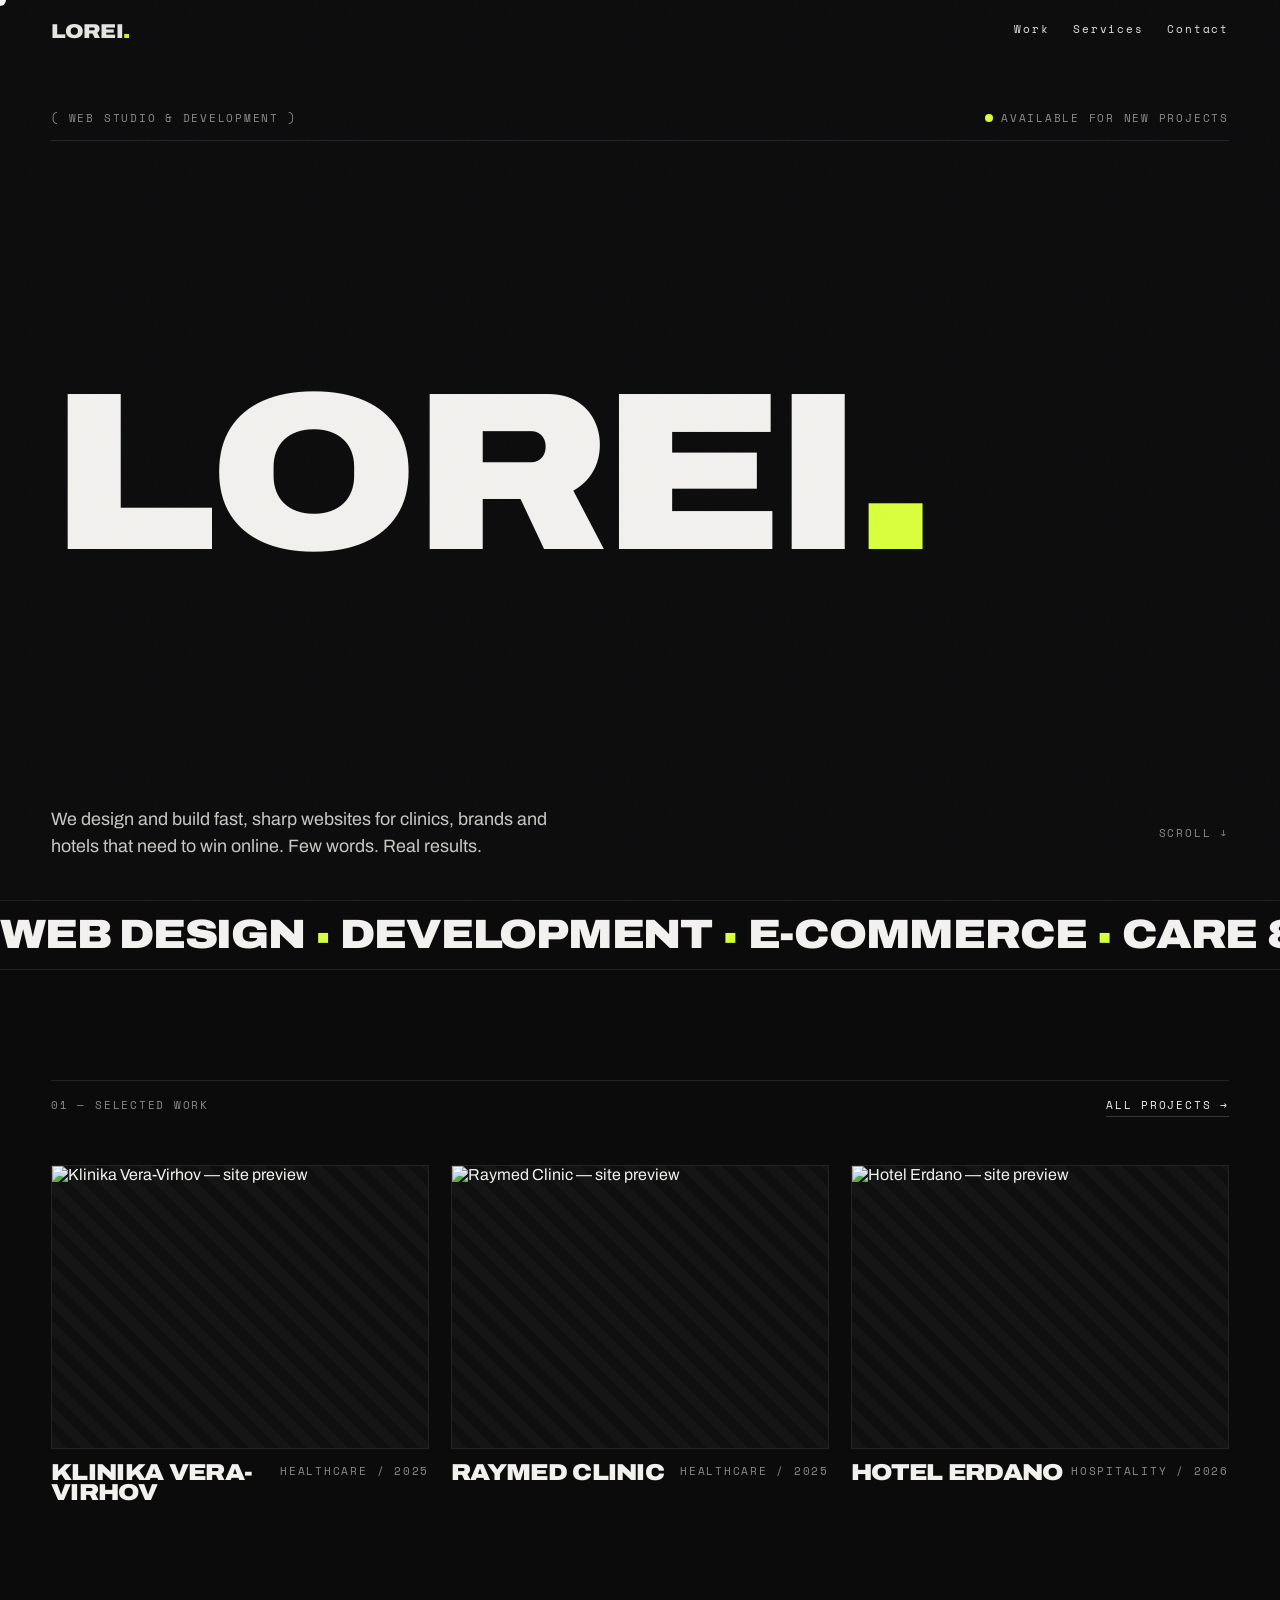
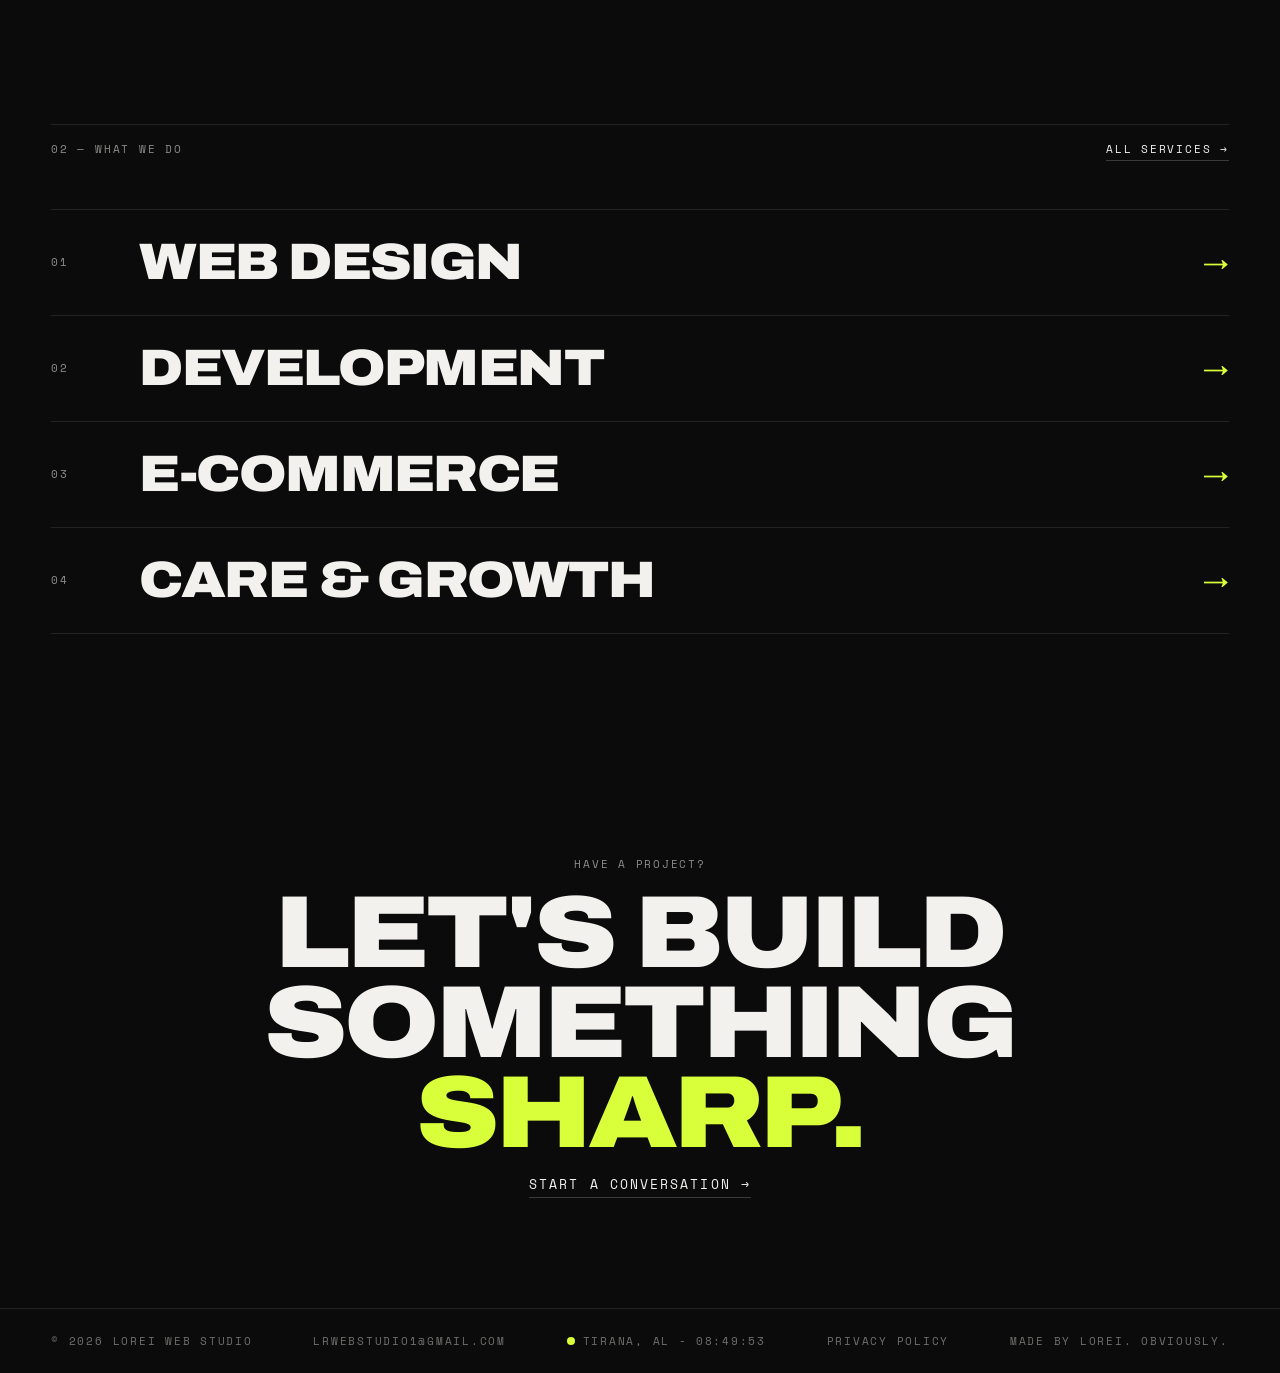
==== index.html @ fec33962 "Add files via upload" ====
<!DOCTYPE html>
<html lang="en">
<head>
<meta charset="utf-8">
<meta name="viewport" content="width=device-width, initial-scale=1">
<title>LOREI — Web Studio &amp; Development</title>
<meta name="description" content="LOREI designs and builds fast, sharp websites for clinics, brands and hotels that need to win online.">
<link rel="preconnect" href="https://fonts.googleapis.com"><link rel="preconnect" href="https://fonts.gstatic.com" crossorigin>
<link href="https://fonts.googleapis.com/css2?family=Archivo:wdth,wght@62..125,100..900&family=Space+Mono:wght@400;700&display=swap" rel="stylesheet">
<link rel="stylesheet" href="styles.css">
</head>
<body>

<div class="pre" id="pre"><span class="mono dim">LOREI — Web Studio &amp; Development</span><span class="pren disp" id="pct">0<span class="acc">%</span></span></div>

<div class="pv" id="pv"><img id="pvimg" alt=""></div>
<div class="grain on" id="grain"></div>
<div class="wipe" id="wipe"></div>
<div class="cur" id="cur"></div>

<nav class="nav fx ac jb">
  <button class="brand" id="navBrand" data-h="1">LOREI<span class="acc">.</span></button>
  <div class="fx ac gap24 navlinks">
    <button class="nl" id="navWork" data-view="work">Work</button>
    <button class="nl" id="navServices" data-view="services">Services</button>
    <button class="nl" id="navContact" data-view="contact">Contact</button>
  </div>
  <button class="burger" id="burger" aria-label="Menu" aria-expanded="false" aria-controls="mnav">
    <span></span><span></span><span></span>
  </button>
</nav>

<div class="mnav" id="mnav">
  <button class="mnl disp" data-view="home">Home</button>
  <button class="mnl disp" data-view="work">Work</button>
  <button class="mnl disp" data-view="services">Services</button>
  <button class="mnl disp" data-view="contact">Contact</button>
</div>

<!-- HOME -->
<section data-screen-label="Home" id="page-home">
  <div class="hero pad">
    <div class="tl fx ac jb mono dim">
      <span>( Web Studio &amp; Development )</span>
      <span class="fx ac gap8 nowrap"><span class="dot"></span> Available for new projects</span>
    </div>
    <h1 class="htitle disp m0">
      <span class="ovh"><span class="hl" style="animation-delay:.05s">L</span><span class="hl" style="animation-delay:.12s">O</span><span class="hl" style="animation-delay:.19s">R</span><span class="hl" style="animation-delay:.26s">E</span><span class="hl" style="animation-delay:.33s">I</span><span class="hl acc" style="animation-delay:.4s">.</span></span>
    </h1>
    <div class="hbot fx jb ac gap24 wrap">
      <p class="hsub">We design and build fast, sharp websites for clinics, brands and hotels that need to win online. Few words. Real results.</p>
      <span class="mono dim nowrap">Scroll ↓</span>
    </div>
  </div>

  <div class="mq"><div class="mqi"><span class="mqt disp">Web Design<span class="sq">■</span>Development<span class="sq">■</span>E-Commerce<span class="sq">■</span>Care &amp; Growth<span class="sq">■</span>Web Design<span class="sq">■</span>Development<span class="sq">■</span>E-Commerce<span class="sq">■</span>Care &amp; Growth<span class="sq">■</span></span></div></div>

  <div class="sec pad">
    <div class="shead"><span class="mono dim">01 — Selected Work</span><button class="lnk" data-view="work">All Projects →</button></div>
    <div class="cards">
      <div class="card rv" data-view="work">
        <div class="ph"><img src="assets/klinika vera-virhov.png" alt="Klinika Vera-Virhov — site preview" loading="lazy"></div>
        <div class="cmeta"><span class="cname disp">Klinika Vera-Virhov</span><span class="mono dim nowrap">Healthcare / 2025</span></div>
      </div>
      <div class="card rv" data-view="work">
        <div class="ph"><img src="assets/raymed-clinic.png" alt="Raymed Clinic — site preview" loading="lazy"></div>
        <div class="cmeta"><span class="cname disp">Raymed Clinic</span><span class="mono dim nowrap">Healthcare / 2025</span></div>
      </div>
      <div class="card rv" data-view="work">
        <div class="ph"><img src="assets/Hotel Erdano.png" alt="Hotel Erdano — site preview" loading="lazy"></div>
        <div class="cmeta"><span class="cname disp">Hotel Erdano</span><span class="mono dim nowrap">Hospitality / 2026</span></div>
      </div>
    </div>
  </div>

  <div class="sec pad">
    <div class="shead"><span class="mono dim">02 — What We Do</span><button class="lnk" data-view="services">All Services →</button></div>
    <div class="trow rv" data-view="services"><span class="mono dim">01</span><h3 class="stitle disp m0">Web Design</h3><span class="parr acc" style="opacity:1;transform:none">→</span></div>
    <div class="trow rv" data-view="services"><span class="mono dim">02</span><h3 class="stitle disp m0">Development</h3><span class="parr acc" style="opacity:1;transform:none">→</span></div>
    <div class="trow rv" data-view="services"><span class="mono dim">03</span><h3 class="stitle disp m0">E-Commerce</h3><span class="parr acc" style="opacity:1;transform:none">→</span></div>
    <div class="trow rv" data-view="services" style="border-bottom:1px solid #232325"><span class="mono dim">04</span><h3 class="stitle disp m0">Care &amp; Growth</h3><span class="parr acc" style="opacity:1;transform:none">→</span></div>
  </div>

  <div class="sec pad tc rv">
    <span class="mono dim">Have a project?</span>
    <h2 class="disp m0 mt16" style="font-size:clamp(48px,8vw,140px)">Let's build<br>something <span class="acc">sharp.</span></h2>
    <button class="lnk mt16" data-view="contact" style="font-size:13px">Start a conversation →</button>
  </div>
</section>

<!-- WORK -->
<section data-screen-label="Work" id="page-work" hidden>
  <div class="phead pad">
    <span class="mono dim">Every project, hand-built</span>
    <h1 class="ptitle disp">Work<span class="sup">(06)</span></h1>
  </div>
  <div class="plist">
    <div class="prow rv" data-ph="klinika vera-virhov — site preview" data-img="assets/klinika vera-virhov.png">
      <span class="mono dim">01</span>
      <h2 class="pname disp">Klinika Vera-Virhov</h2>
      <span class="mono dim pmeta">Healthcare — Website + Booking</span>
      <span class="fx ac gap12"><span class="mono dim">2025</span><span class="parr">→</span></span>
    </div>
    <div class="prow rv" data-ph="raymed clinic — site preview" data-img="assets/raymed-clinic.png">
      <span class="mono dim">02</span>
      <h2 class="pname disp">Raymed Clinic</h2>
      <span class="mono dim pmeta">Healthcare — Corporate Site</span>
      <span class="fx ac gap12"><span class="mono dim">2025</span><span class="parr">→</span></span>
    </div>
    <div class="prow rv" data-ph="hotel erdano — site preview" data-img="assets/Hotel Erdano.png">
      <span class="mono dim">03</span>
      <h2 class="pname disp">Hotel Erdano</h2>
      <span class="mono dim pmeta">Hospitality — Website + Booking</span>
      <span class="fx ac gap12"><span class="mono dim">2026</span><span class="parr">→</span></span>
    </div>
    <div class="prow rv" data-ph="cepdrink — store preview" data-img="assets/CepDrink.png">
      <span class="mono dim">04</span>
      <h2 class="pname disp">CepDrink</h2>
      <span class="mono dim pmeta">F&amp;B Brand — E-Commerce</span>
      <span class="fx ac gap12"><span class="mono dim">2025</span><span class="parr">→</span></span>
    </div>
    <div class="prow rv" data-ph="diagnoze — app preview" data-img="assets/Diagnoze.png">
      <span class="mono dim">05</span>
      <h2 class="pname disp">Diagnoze</h2>
      <span class="mono dim pmeta">MedTech — Platform UI</span>
      <span class="fx ac gap12"><span class="mono dim">2024</span><span class="parr">→</span></span>
    </div>
    <div class="prow rv" data-ph="komenton — app preview" data-img="assets/KomentON.png">
      <span class="mono dim">06</span>
      <h2 class="pname disp">KomentON</h2>
      <span class="mono dim pmeta">SaaS — Web App</span>
      <span class="fx ac gap12"><span class="mono dim">2024</span><span class="parr">→</span></span>
    </div>
  </div>
  <div class="sec pad tc rv">
    <span class="mono dim">Yours could be № 07</span><br>
    <button class="lnk mt16" data-view="contact" style="font-size:13px">Start a project →</button>
  </div>
</section>

<!-- SERVICES -->
<section data-screen-label="Services" id="page-services" hidden>
  <div class="phead pad">
    <span class="mono dim">No templates. No shortcuts.</span>
    <h1 class="ptitle disp">Services<span class="sup">(04)</span></h1>
  </div>
  <div class="pad" style="border-bottom:1px solid #232325;padding-bottom:110px">
    <div class="srow rv"><span class="mono dim">01</span><div><h2 class="stitle disp">Web Design</h2></div><div><p class="sdesc">Interfaces with a point of view. No themes, no templates — designed from zero around your business and nobody else's.</p><div class="stags"><span class="tag">Art Direction</span><span class="tag">UX / UI</span><span class="tag">Design Systems</span><span class="tag">Landing Pages</span></div></div></div>
    <div class="srow rv"><span class="mono dim">02</span><div><h2 class="stitle disp">Development</h2></div><div><p class="sdesc">Hand-built, fast and stable. Clean code that scores green on every audit — and stays that way.</p><div class="stags"><span class="tag">Frontend</span><span class="tag">CMS</span><span class="tag">Integrations</span><span class="tag">Motion</span></div></div></div>
    <div class="srow rv"><span class="mono dim">03</span><div><h2 class="stitle disp">E-Commerce</h2></div><div><p class="sdesc">Stores built to sell, not just to exist. From product page to checkout, every click earns its place.</p><div class="stags"><span class="tag">Storefronts</span><span class="tag">Payments</span><span class="tag">Product Systems</span><span class="tag">Checkout UX</span></div></div></div>
    <div class="srow rv"><span class="mono dim">04</span><div><h2 class="stitle disp">Care &amp; Growth</h2></div><div><p class="sdesc">We don't disappear at launch. Hosting, updates, speed and search — your site keeps getting better.</p><div class="stags"><span class="tag">Hosting</span><span class="tag">Maintenance</span><span class="tag">SEO &amp; Speed</span><span class="tag">Iteration</span></div></div></div>
  </div>
  <div class="sec pad tc rv">
    <span class="mono dim">Not sure what you need?</span><br>
    <button class="lnk mt16" data-view="contact" style="font-size:13px">Ask us — it's free →</button>
  </div>
</section>

<!-- CONTACT -->
<section data-screen-label="Contact" id="page-contact" hidden>
  <div class="phead pad" style="min-height:70svh;display:flex;flex-direction:column;justify-content:center">
    <span class="mono dim">New project? Rebuild? Just an idea?</span>
    <h1 class="ptitle disp" style="font-size:clamp(52px,9vw,150px)">Let's talk<span class="acc">.</span></h1>
    <div class="mt16"><a class="mail" href="mailto:lrwebstudio1@gmail.com" data-h="1">lrwebstudio1@gmail.com</a></div>
    <div class="mt16"><button class="lnk mag" id="copyBtn">Copy email ⧉</button></div>
    <div class="cgrid">
      <div><span class="mono dim">What to expect</span><p class="sdesc mt12">Write a few lines about your project. We reply within 24 hours with honest thoughts and a clear next step — no forms, no sales calls.</p></div>
      <div class="fx jc ac"><img class="lg" src="assets/logo-yellow-white.png" alt="LOREI Web Studio &amp; Development"></div>
    </div>
  </div>
</section>

<footer class="foot mono">
  <span>© 2026 LOREI Web Studio</span>
  <span>lrwebstudio1@gmail.com</span>
  <span class="fx ac gap8 nowrap"><span class="dot"></span>Tirana, AL - <span id="clk">--:--:--</span></span>
  <a href="privacy.html" data-nav style="color:#6f6f6c;text-decoration:none">Privacy Policy</a>
  <span>Made by LOREI. Obviously.</span>
</footer>

<script src="script.js"></script>
</body>
</html>
---- styles.css ----
:root{
  --acc:#D9FF3B;
  --mspd:26s;
}
html{scroll-behavior:smooth}
body{margin:0;background:#0b0b0c;color:#f2f1ee;font-family:'Archivo',sans-serif;-webkit-font-smoothing:antialiased}

/* layout utilities */
.fx{display:flex}
.ac{align-items:center}
.jb{justify-content:space-between}
.jc{justify-content:center}
.gap8{gap:8px}
.gap12{gap:12px}
.gap24{gap:24px}
.wrap{flex-wrap:wrap}
.nowrap{white-space:nowrap}
.m0{margin:0}
.mt12{margin-top:12px}
.mt16{margin-top:16px}
.tc{text-align:center}

/* type */
.mono{font-family:'Space Mono',monospace;font-size:11px;letter-spacing:.16em;text-transform:uppercase}
.acc{color:var(--acc,#D9FF3B)}
.dim{color:#8b8b88}
.disp{font-weight:900;font-stretch:114%;letter-spacing:-.03em;line-height:.88;text-transform:uppercase}
.pad{padding-left:4vw;padding-right:4vw}

/* nav */
.nav{position:fixed;top:0;left:0;right:0;z-index:80;padding:20px 4vw;mix-blend-mode:difference}
.nl{background:none;border:0;padding:0;color:#f2f1ee;font-family:'Space Mono',monospace;font-size:11px;letter-spacing:.16em;cursor:pointer;border-bottom:1px solid transparent;padding-bottom:3px;text-decoration:none}
.nl.act{border-bottom-color:var(--acc,#D9FF3B)}
.brand{background:none;border:0;padding:0;color:#f2f1ee;font-family:'Archivo';font-weight:900;font-stretch:114%;font-size:20px;letter-spacing:-.02em;cursor:pointer;text-decoration:none}

/* hero */
.hero{min-height:100svh;box-sizing:border-box;display:flex;flex-direction:column;justify-content:space-between;padding-top:110px;padding-bottom:0}
.tl{border-bottom:1px solid #232325;padding-bottom:14px;gap:16px}
.tl span{white-space:nowrap}
.htitle{font-size:clamp(88px,17.6vw,300px);margin:0}
.ovh{overflow:hidden;display:block}
.hl{display:inline-block;animation:rise 1s cubic-bezier(.22,1,.36,1) both}
@keyframes rise{from{transform:translateY(115%) rotate(3deg)}}
.hsub{max-width:520px;font-size:clamp(16px,1.4vw,21px);line-height:1.5;color:#c9c8c4;font-weight:400;margin:0;text-wrap:pretty}
.hbot{padding-bottom:40px}
.dot{width:8px;height:8px;border-radius:50%;background:var(--acc,#D9FF3B);animation:pulse 2s infinite}
@keyframes pulse{50%{opacity:.25}}

/* marquee */
.mq{border-top:1px solid #232325;border-bottom:1px solid #232325;overflow:hidden;padding:16px 0}
.mqi{display:flex;gap:0;width:max-content;animation:mar var(--mspd,26s) linear infinite}
.mqt{font-size:clamp(26px,3.2vw,50px);white-space:nowrap;padding-right:.6em}
.sq{color:var(--acc,#D9FF3B);font-size:.5em;vertical-align:middle;padding:0 .6em}
@keyframes mar{to{transform:translateX(-50%)}}

/* sections */
.sec{padding-top:110px;padding-bottom:110px}
.shead{display:flex;justify-content:space-between;align-items:baseline;flex-wrap:wrap;gap:12px 24px;border-top:1px solid #232325;padding-top:16px;margin-bottom:48px}
.shead .mono{white-space:nowrap}
.lnk{background:none;border:0;padding:0 0 3px 0;color:#f2f1ee;font-family:'Space Mono',monospace;font-size:11px;letter-spacing:.16em;text-transform:uppercase;cursor:pointer;border-bottom:1px solid #3a3a3c;white-space:nowrap}
.lnk:hover{border-bottom-color:var(--acc,#D9FF3B);color:var(--acc,#D9FF3B)}

/* work cards (home) */
.cards{display:grid;grid-template-columns:repeat(3,1fr);gap:22px}
.card{cursor:pointer}
.ph{background:repeating-linear-gradient(45deg,#151516 0 10px,#0f0f10 10px 20px);border:1px solid #232325;aspect-ratio:4/3;display:flex;align-items:center;justify-content:center;transition:border-color .3s;overflow:hidden}
.card:hover .ph{border-color:var(--acc,#D9FF3B)}
.phl{color:#5c5c5a;text-align:center;padding:0 16px}
.ph img{width:100%;height:100%;object-fit:cover;display:block}
.cmeta{display:flex;justify-content:space-between;margin-top:14px}
.cname{font-size:clamp(20px,1.8vw,28px);transition:color .3s}
.card:hover .cname{color:var(--acc,#D9FF3B)}

/* work list (work page) */
.plist{border-bottom:1px solid #232325}
.prow{display:grid;grid-template-columns:64px 1.7fr 1fr auto;align-items:center;gap:18px;padding:28px 4vw;border-top:1px solid #232325;cursor:pointer;transition:background .25s,color .25s}
.prow:hover{background:var(--acc,#D9FF3B);color:#0b0b0c}
.prow:hover .dim{color:#0b0b0c}
.pname{font-size:clamp(26px,3.8vw,58px);margin:0}
.parr{font-size:clamp(20px,2vw,30px);opacity:0;transform:translateX(-10px);transition:.3s}
.prow:hover .parr{opacity:1;transform:none}

/* services rows */
.srow{display:grid;grid-template-columns:64px 1fr 1fr;gap:24px;border-top:1px solid #232325;padding:44px 0;align-items:start}
.stitle{font-size:clamp(30px,4vw,62px);margin:0}
.sdesc{color:#c9c8c4;line-height:1.55;font-size:17px;max-width:460px;margin:0 0 20px;text-wrap:pretty}
.stags{display:flex;flex-wrap:wrap;gap:8px}
.tag{border:1px solid #333335;padding:6px 12px;border-radius:999px;color:#a5a4a1;font-family:'Space Mono',monospace;font-size:10px;letter-spacing:.12em;text-transform:uppercase;white-space:nowrap}

/* home service teaser rows */
.trow{display:grid;grid-template-columns:64px 1fr auto;gap:24px;border-top:1px solid #232325;padding:30px 0;align-items:center;cursor:pointer;transition:padding-left .3s}
.trow:hover{padding-left:14px}
.trow:hover .stitle{color:var(--acc,#D9FF3B)}
.trow .stitle{transition:color .3s}

/* page headers */
.ptitle{font-size:clamp(72px,14vw,230px);margin:0}
.phead{padding-top:150px;padding-bottom:60px}
.sup{font-family:'Space Mono',monospace;font-size:clamp(12px,1.2vw,18px);letter-spacing:.1em;color:var(--acc,#D9FF3B);vertical-align:super;font-weight:400;font-stretch:100%}

/* contact */
.mail{color:#f2f1ee;text-decoration:none;font-family:'Archivo';font-weight:900;font-stretch:114%;letter-spacing:-.02em;font-size:clamp(26px,5.4vw,88px);line-height:1;background:linear-gradient(var(--acc,#D9FF3B),var(--acc,#D9FF3B)) left bottom/0% 4px no-repeat;transition:background-size .5s cubic-bezier(.22,1,.36,1);word-break:break-all}
.mail:hover{background-size:100% 4px}
.cgrid{display:grid;grid-template-columns:1fr 1fr;gap:40px;margin-top:80px;border-top:1px solid #232325;padding-top:28px}
.lg{width:200px;opacity:.9}

/* footer */
.foot{display:flex;justify-content:space-between;gap:16px;flex-wrap:wrap;border-top:1px solid #232325;padding:24px 4vw}
.foot span{color:#6f6f6c}

/* transitions / overlays */
.wipe{position:fixed;inset:0;background:#131314;z-index:90;transform:scaleY(0);pointer-events:none}
.wipe.solid{transform:scaleY(1)}
.wipe.on{transform-origin:bottom;animation:cover .48s cubic-bezier(.76,0,.24,1) forwards}
.wipe.out{transform-origin:top;animation:uncover .6s cubic-bezier(.76,0,.24,1) forwards}
@keyframes cover{to{transform:scaleY(1)}}
@keyframes uncover{from{transform:scaleY(1)}to{transform:scaleY(0)}}
.grain{position:fixed;inset:0;z-index:70;pointer-events:none;opacity:0;background:url("data:image/svg+xml,%3Csvg xmlns='http://www.w3.org/2000/svg' width='160' height='160'%3E%3Cfilter id='n'%3E%3CfeTurbulence type='fractalNoise' baseFrequency='0.9' numOctaves='2'/%3E%3C/filter%3E%3Crect width='160' height='160' filter='url(%23n)' opacity='0.55'/%3E%3C/svg%3E")}
.grain.on{opacity:.06}
.rv{opacity:0;transform:translateY(28px);transition:opacity .8s,transform .8s cubic-bezier(.22,1,.36,1)}
.rv.in{opacity:1;transform:none}

/* preloader */
.pre{position:fixed;inset:0;background:#0b0b0c;z-index:100;display:flex;align-items:flex-end;justify-content:space-between;padding:3vw 4vw;transition:transform .7s cubic-bezier(.76,0,.24,1)}
.pre.done{transform:translateY(-101%)}
.pren{font-size:clamp(80px,14vw,220px);line-height:.8}

/* cursor-follow preview card */
.pv{position:fixed;top:0;left:0;z-index:60;width:min(420px,36vw);aspect-ratio:2/1;pointer-events:none;opacity:0;transform:scale(.92);transition:opacity .25s,transform .25s;background:repeating-linear-gradient(45deg,#151516 0 10px,#0f0f10 10px 20px);border:1px solid var(--acc,#D9FF3B);display:flex;align-items:center;justify-content:center;overflow:hidden}
.pv.show{opacity:1;transform:scale(1)}
.pv img{width:100%;height:100%;object-fit:cover;display:block}

/* magnetic buttons */
.mag{display:inline-block;will-change:transform}

/* custom cursor */
.cur{position:fixed;top:0;left:0;width:12px;height:12px;border-radius:50%;background:#fff;mix-blend-mode:difference;z-index:99;pointer-events:none;margin:-6px 0 0 -6px;transition:width .25s,height .25s,margin .25s;display:none}
.hascur .cur{display:block}
.cur.big{width:56px;height:56px;margin:-28px 0 0 -28px}
.hascur{cursor:none}
.hascur button{cursor:none}
.hascur a{cursor:none}

/* burger + mobile nav overlay */
.burger{display:none;position:relative;z-index:96;background:none;border:0;padding:8px;margin:-8px;cursor:pointer;flex-direction:column;justify-content:center;gap:5px;width:36px;height:36px}
.burger span{display:block;width:100%;height:2px;background:#f2f1ee;transition:transform .3s cubic-bezier(.22,1,.36,1),opacity .3s}
.burger.open span:nth-child(1){transform:translateY(7px) rotate(45deg)}
.burger.open span:nth-child(2){opacity:0}
.burger.open span:nth-child(3){transform:translateY(-7px) rotate(-45deg)}

.mnav{position:fixed;inset:0;z-index:75;background:#0b0b0c;display:flex;flex-direction:column;align-items:center;justify-content:center;gap:6vw;transform:translateY(-100%);transition:transform .5s cubic-bezier(.76,0,.24,1);pointer-events:none}
.mnav.open{transform:translateY(0);pointer-events:auto}
.mnl{background:none;border:0;padding:0;color:#f2f1ee;font-size:clamp(36px,11vw,64px);cursor:pointer;transition:color .25s}
.mnl:hover,.mnl:active{color:var(--acc,#D9FF3B)}
body.noscroll{overflow:hidden}

@media(max-width:900px){
  .cards{grid-template-columns:1fr}
  .srow{display:block;padding:32px 0}
  .srow>span{display:inline-block;margin-bottom:10px}
  .srow .stitle{margin-bottom:10px}
  .prow{grid-template-columns:44px 1fr auto}
  .prow .pmeta{display:none}
  .cgrid{grid-template-columns:1fr}
  .hsub{max-width:100%}
  .navlinks{display:none}
  .burger{display:flex}
}

@media(hover:none),(pointer:coarse){
  .hascur .cur{display:none}
  .hascur{cursor:auto}
  .hascur button,.hascur a{cursor:pointer}
}

@media(max-width:520px){
  .htitle{font-size:clamp(58px,20vw,300px)}
  .tl{align-items:flex-start;flex-direction:column;gap:8px}
  .phead{padding-top:110px;padding-bottom:40px}
  .sec{padding-top:64px;padding-bottom:64px}
  .foot{flex-direction:column;align-items:flex-start;gap:10px}
  .cgrid{gap:24px;margin-top:48px}
  .lg{width:140px}
  .prow{grid-template-columns:32px 1fr auto;gap:10px;padding:22px 4vw}
  .pname{font-size:clamp(22px,7vw,58px)}
}
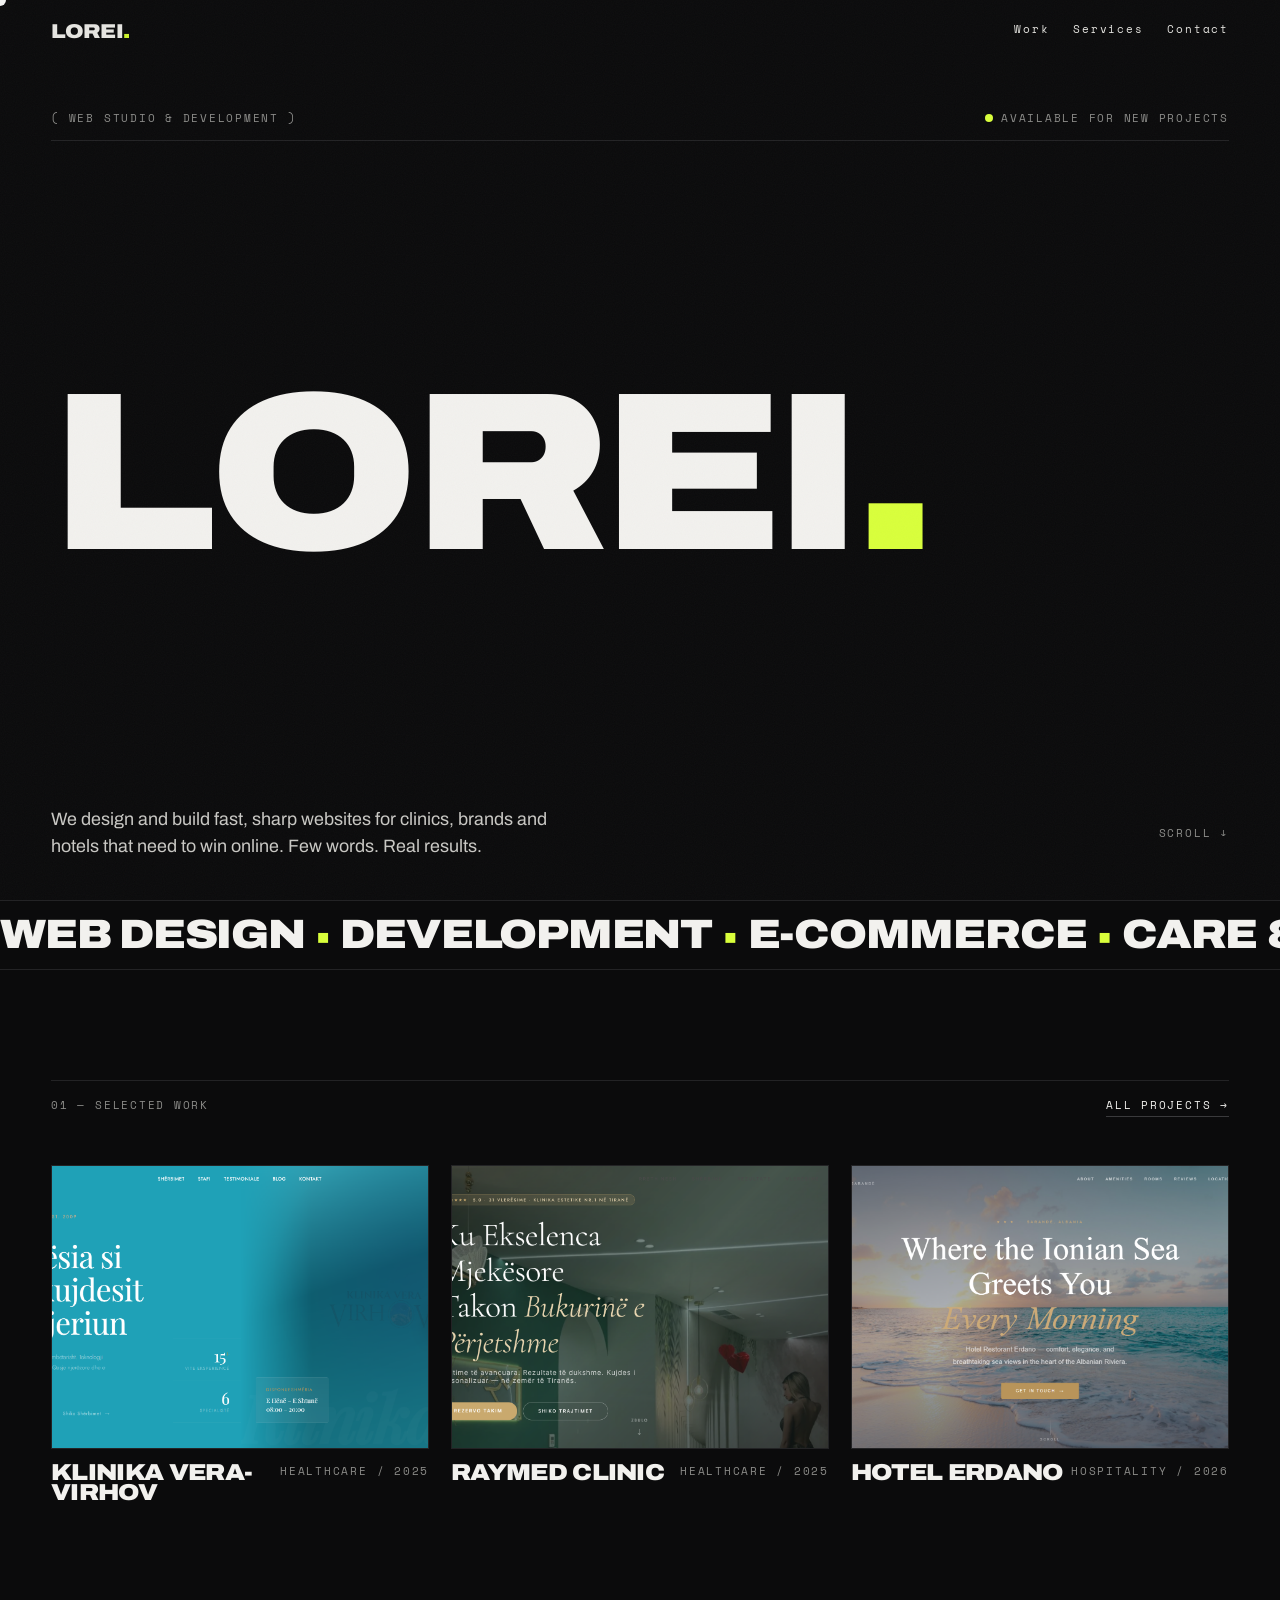
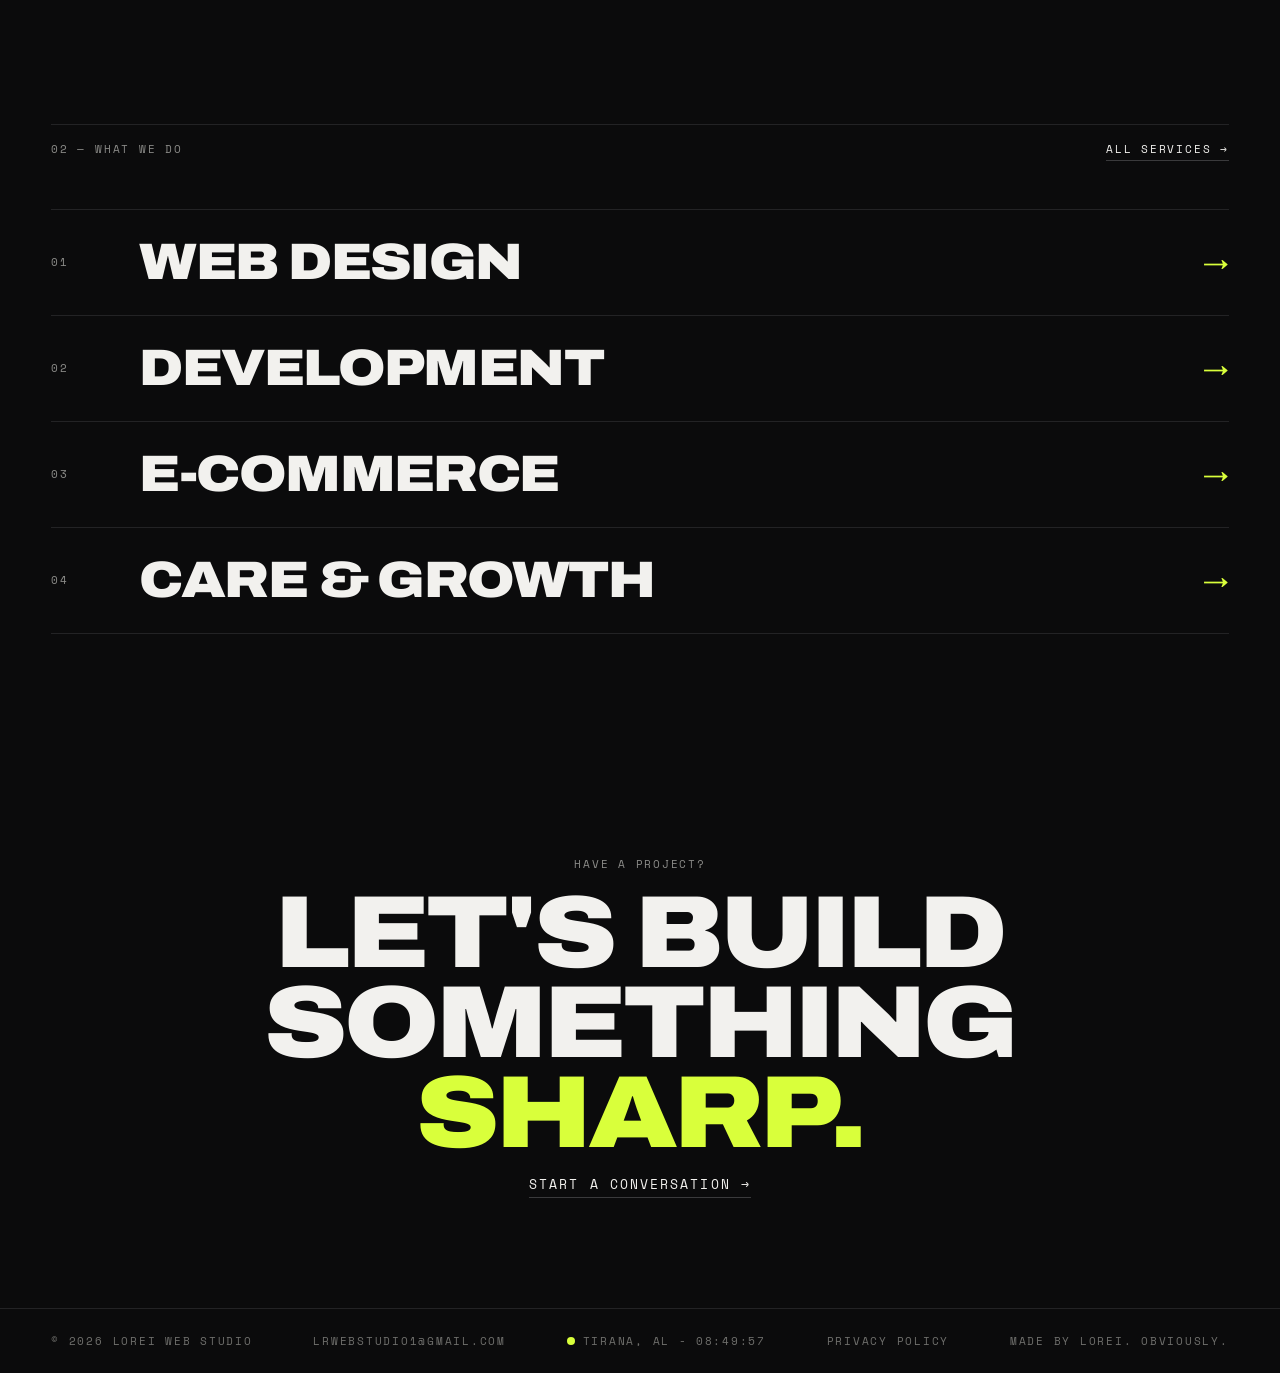
==== commit 1879f8af: "Add files via upload" ====
--- a/index.html
+++ b/index.html
@@ -59,15 +59,15 @@
     <div class="shead"><span class="mono dim">01 — Selected Work</span><button class="lnk" data-view="work">All Projects →</button></div>
     <div class="cards">
       <div class="card rv" data-view="work">
-        <div class="ph"><img src="assets/klinika vera-virhov.png" alt="Klinika Vera-Virhov — site preview" loading="lazy"></div>
+        <div class="ph"><img src="klinika vera-virhov.png" alt="Klinika Vera-Virhov — site preview" loading="lazy"></div>
         <div class="cmeta"><span class="cname disp">Klinika Vera-Virhov</span><span class="mono dim nowrap">Healthcare / 2025</span></div>
       </div>
       <div class="card rv" data-view="work">
-        <div class="ph"><img src="assets/raymed-clinic.png" alt="Raymed Clinic — site preview" loading="lazy"></div>
+        <div class="ph"><img src="raymed-clinic.png" alt="Raymed Clinic — site preview" loading="lazy"></div>
         <div class="cmeta"><span class="cname disp">Raymed Clinic</span><span class="mono dim nowrap">Healthcare / 2025</span></div>
       </div>
       <div class="card rv" data-view="work">
-        <div class="ph"><img src="assets/Hotel Erdano.png" alt="Hotel Erdano — site preview" loading="lazy"></div>
+        <div class="ph"><img src="Hotel Erdano.png" alt="Hotel Erdano — site preview" loading="lazy"></div>
         <div class="cmeta"><span class="cname disp">Hotel Erdano</span><span class="mono dim nowrap">Hospitality / 2026</span></div>
       </div>
     </div>
@@ -95,37 +95,37 @@
     <h1 class="ptitle disp">Work<span class="sup">(06)</span></h1>
   </div>
   <div class="plist">
-    <div class="prow rv" data-ph="klinika vera-virhov — site preview" data-img="assets/klinika vera-virhov.png">
+    <div class="prow rv" data-ph="klinika vera-virhov — site preview" data-img="klinika vera-virhov.png">
       <span class="mono dim">01</span>
       <h2 class="pname disp">Klinika Vera-Virhov</h2>
       <span class="mono dim pmeta">Healthcare — Website + Booking</span>
       <span class="fx ac gap12"><span class="mono dim">2025</span><span class="parr">→</span></span>
     </div>
-    <div class="prow rv" data-ph="raymed clinic — site preview" data-img="assets/raymed-clinic.png">
+    <div class="prow rv" data-ph="raymed clinic — site preview" data-img="raymed-clinic.png">
       <span class="mono dim">02</span>
       <h2 class="pname disp">Raymed Clinic</h2>
       <span class="mono dim pmeta">Healthcare — Corporate Site</span>
       <span class="fx ac gap12"><span class="mono dim">2025</span><span class="parr">→</span></span>
     </div>
-    <div class="prow rv" data-ph="hotel erdano — site preview" data-img="assets/Hotel Erdano.png">
+    <div class="prow rv" data-ph="hotel erdano — site preview" data-img="Hotel Erdano.png">
       <span class="mono dim">03</span>
       <h2 class="pname disp">Hotel Erdano</h2>
       <span class="mono dim pmeta">Hospitality — Website + Booking</span>
       <span class="fx ac gap12"><span class="mono dim">2026</span><span class="parr">→</span></span>
     </div>
-    <div class="prow rv" data-ph="cepdrink — store preview" data-img="assets/CepDrink.png">
+    <div class="prow rv" data-ph="cepdrink — store preview" data-img="CepDrink.png">
       <span class="mono dim">04</span>
       <h2 class="pname disp">CepDrink</h2>
       <span class="mono dim pmeta">F&amp;B Brand — E-Commerce</span>
       <span class="fx ac gap12"><span class="mono dim">2025</span><span class="parr">→</span></span>
     </div>
-    <div class="prow rv" data-ph="diagnoze — app preview" data-img="assets/Diagnoze.png">
+    <div class="prow rv" data-ph="diagnoze — app preview" data-img="Diagnoze.png">
       <span class="mono dim">05</span>
       <h2 class="pname disp">Diagnoze</h2>
       <span class="mono dim pmeta">MedTech — Platform UI</span>
       <span class="fx ac gap12"><span class="mono dim">2024</span><span class="parr">→</span></span>
     </div>
-    <div class="prow rv" data-ph="komenton — app preview" data-img="assets/KomentON.png">
+    <div class="prow rv" data-ph="komenton — app preview" data-img="KomentON.png">
       <span class="mono dim">06</span>
       <h2 class="pname disp">KomentON</h2>
       <span class="mono dim pmeta">SaaS — Web App</span>
@@ -165,7 +165,7 @@
     <div class="mt16"><button class="lnk mag" id="copyBtn">Copy email ⧉</button></div>
     <div class="cgrid">
       <div><span class="mono dim">What to expect</span><p class="sdesc mt12">Write a few lines about your project. We reply within 24 hours with honest thoughts and a clear next step — no forms, no sales calls.</p></div>
-      <div class="fx jc ac"><img class="lg" src="assets/logo-yellow-white.png" alt="LOREI Web Studio &amp; Development"></div>
+      <div class="fx jc ac"><img class="lg" src="logo-yellow-white.png" alt="LOREI Web Studio &amp; Development"></div>
     </div>
   </div>
 </section>
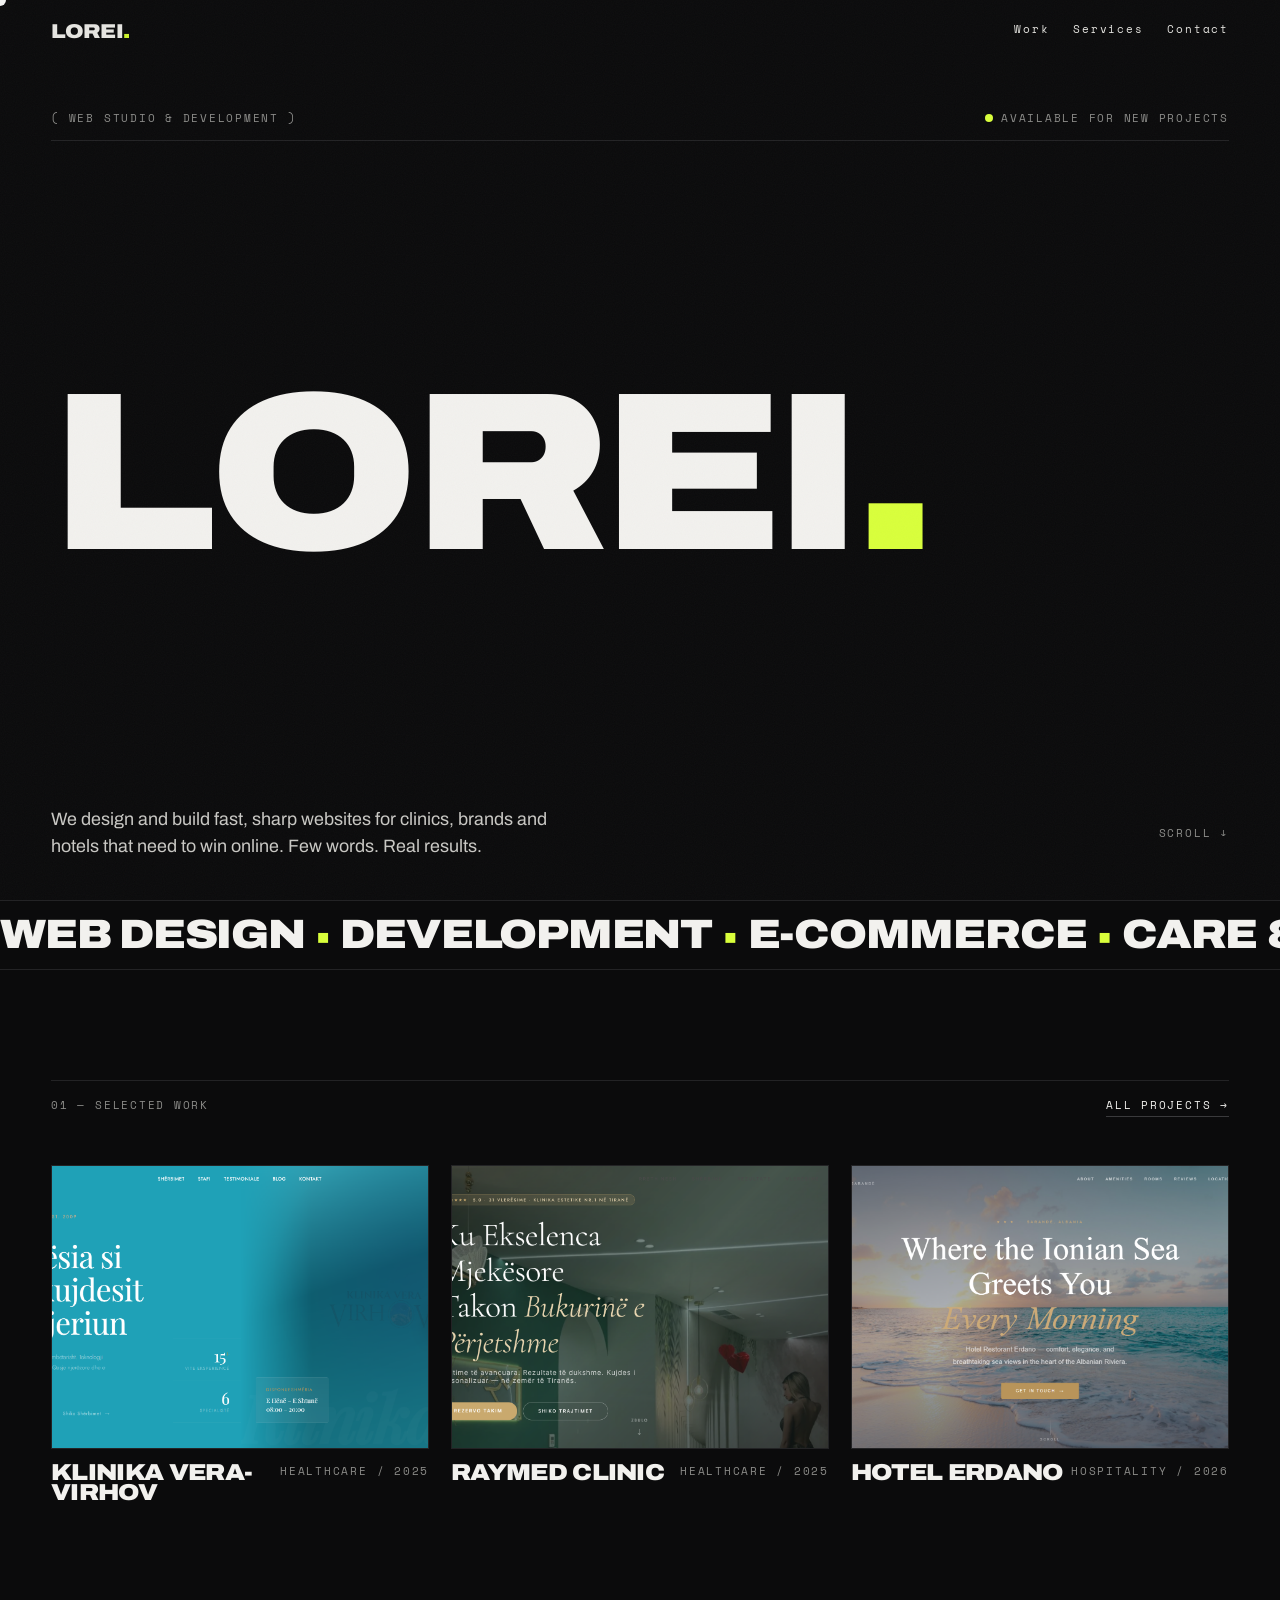
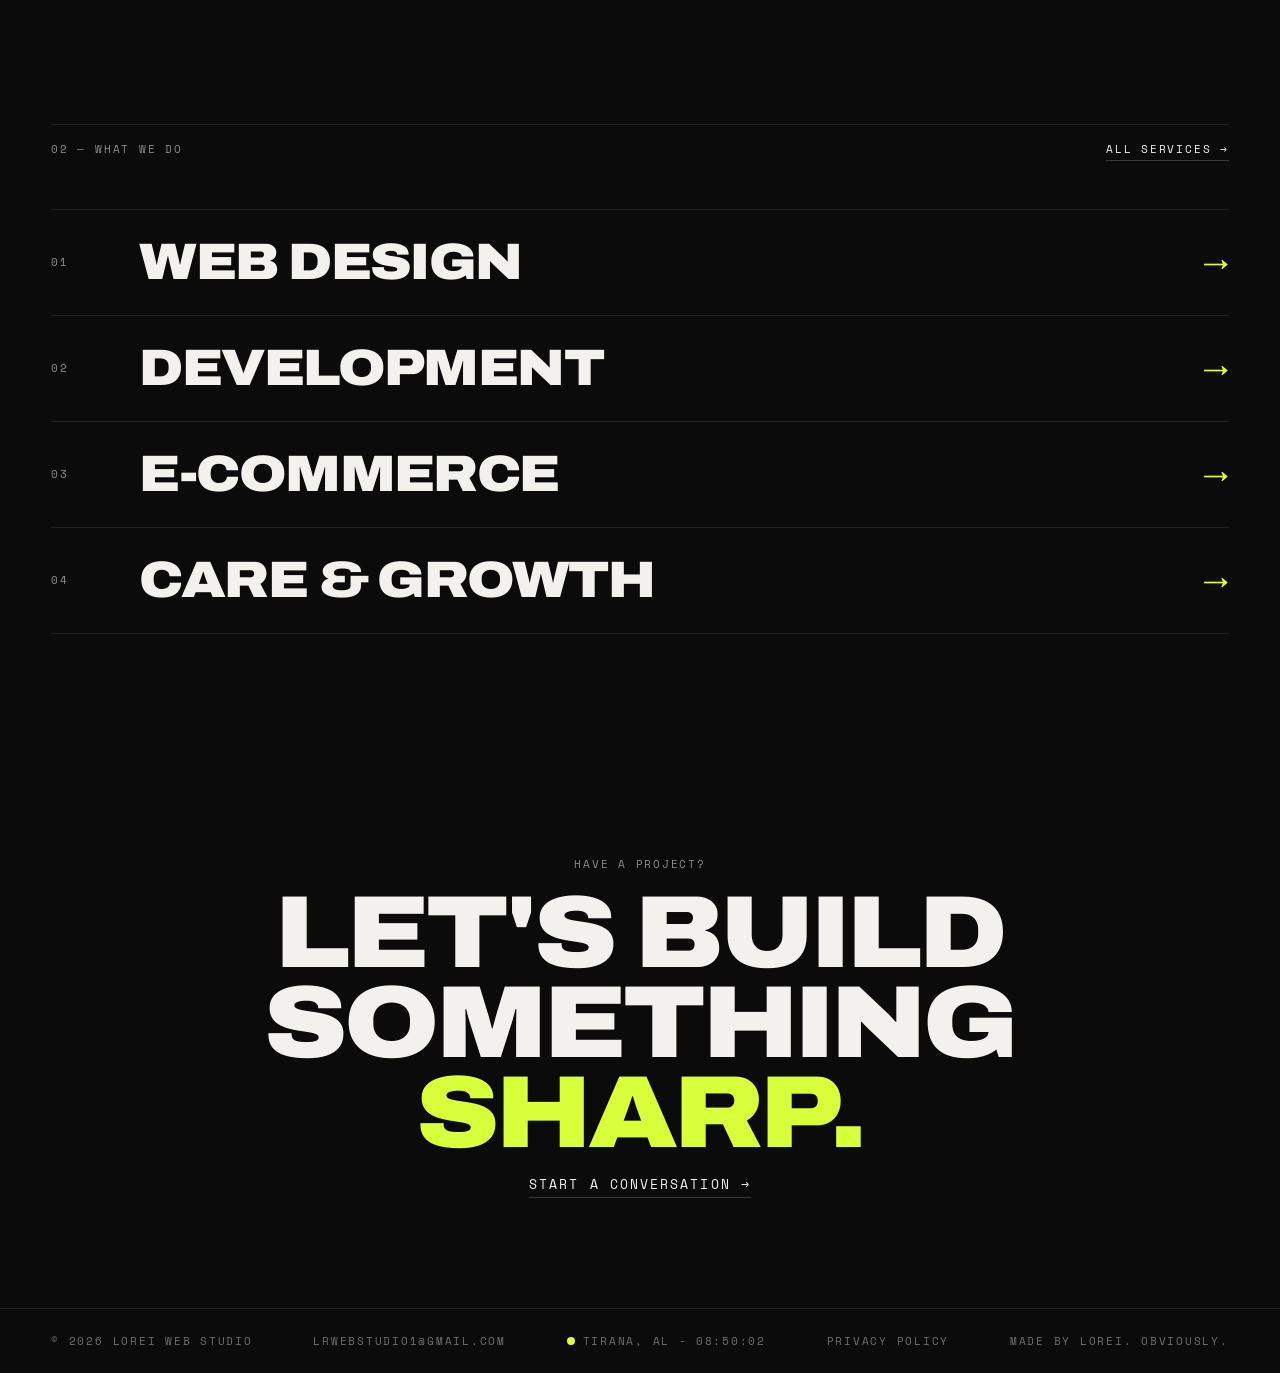
==== commit e0a5b12c: "Add files via upload" ====
--- a/index.html
+++ b/index.html
@@ -13,7 +13,6 @@
 
 <div class="pre" id="pre"><span class="mono dim">LOREI — Web Studio &amp; Development</span><span class="pren disp" id="pct">0<span class="acc">%</span></span></div>
 
-<div class="pv" id="pv"><img id="pvimg" alt=""></div>
 <div class="grain on" id="grain"></div>
 <div class="wipe" id="wipe"></div>
 <div class="cur" id="cur"></div>
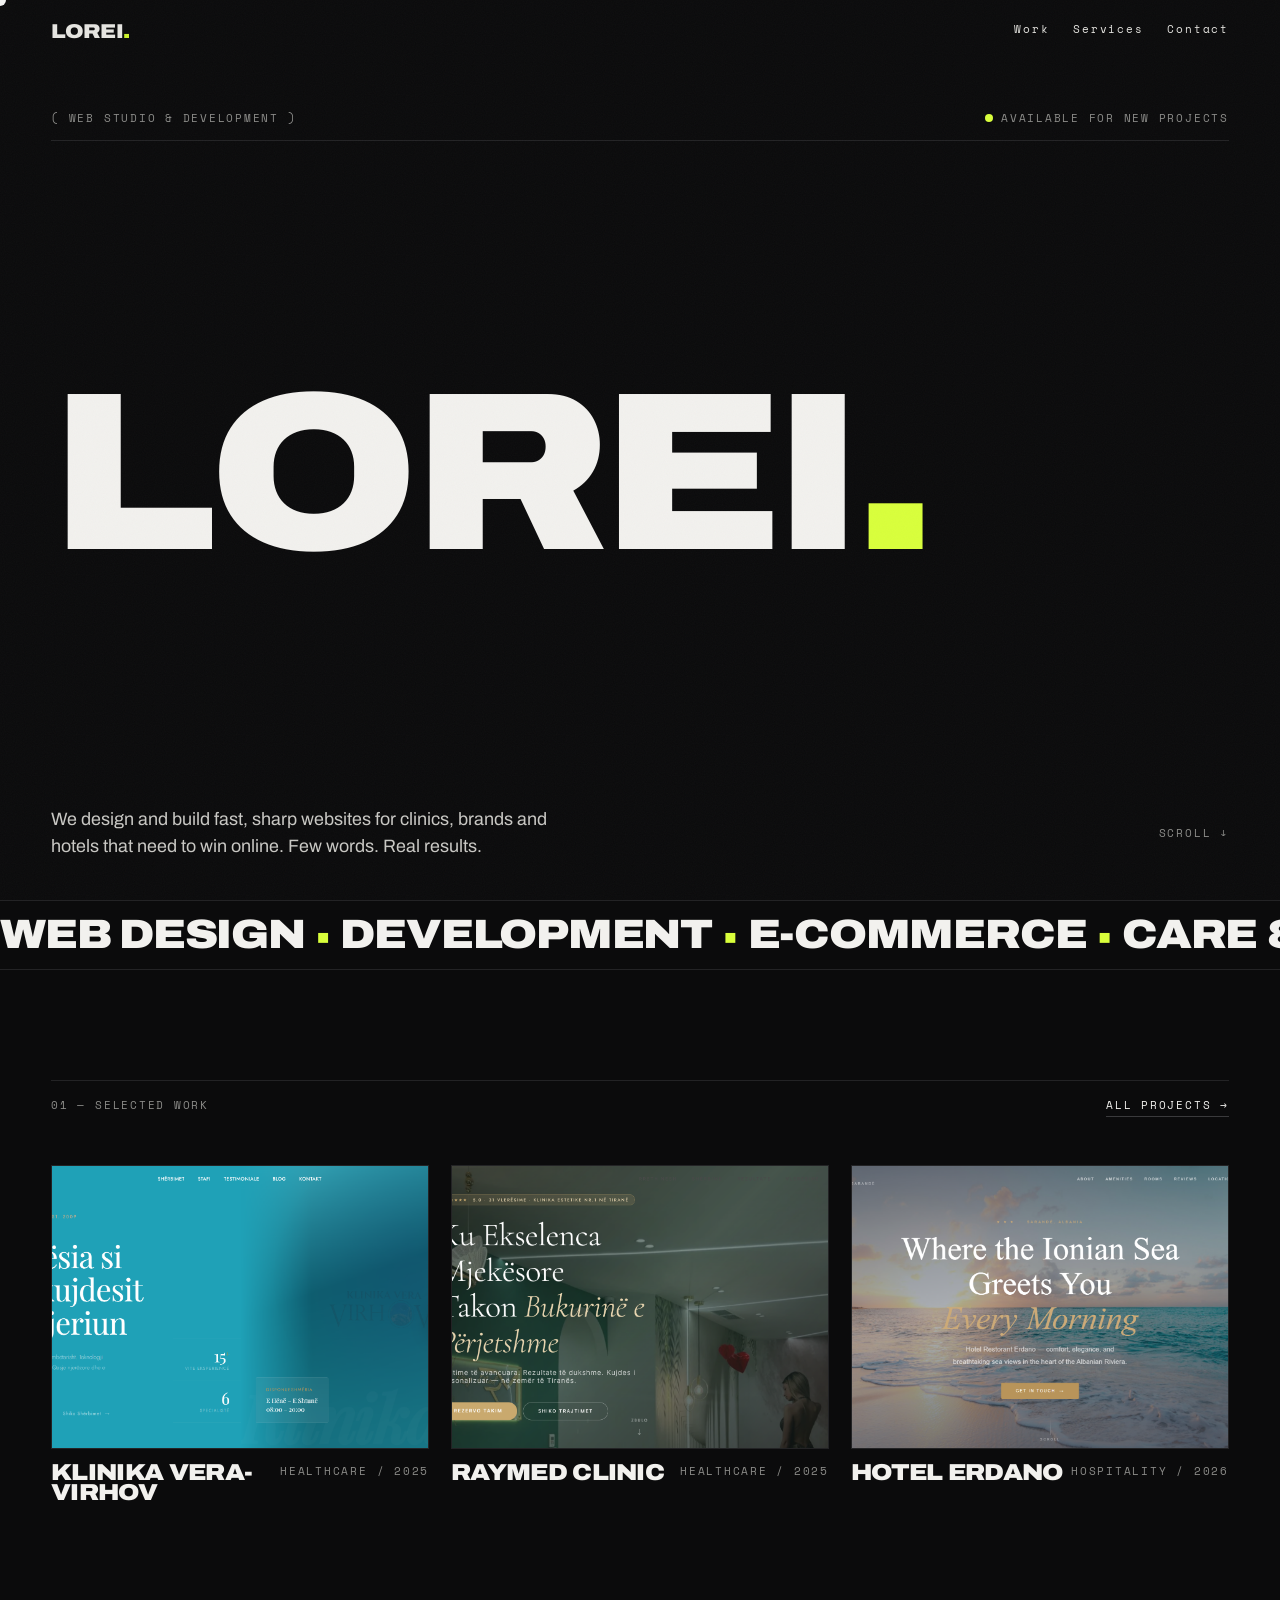
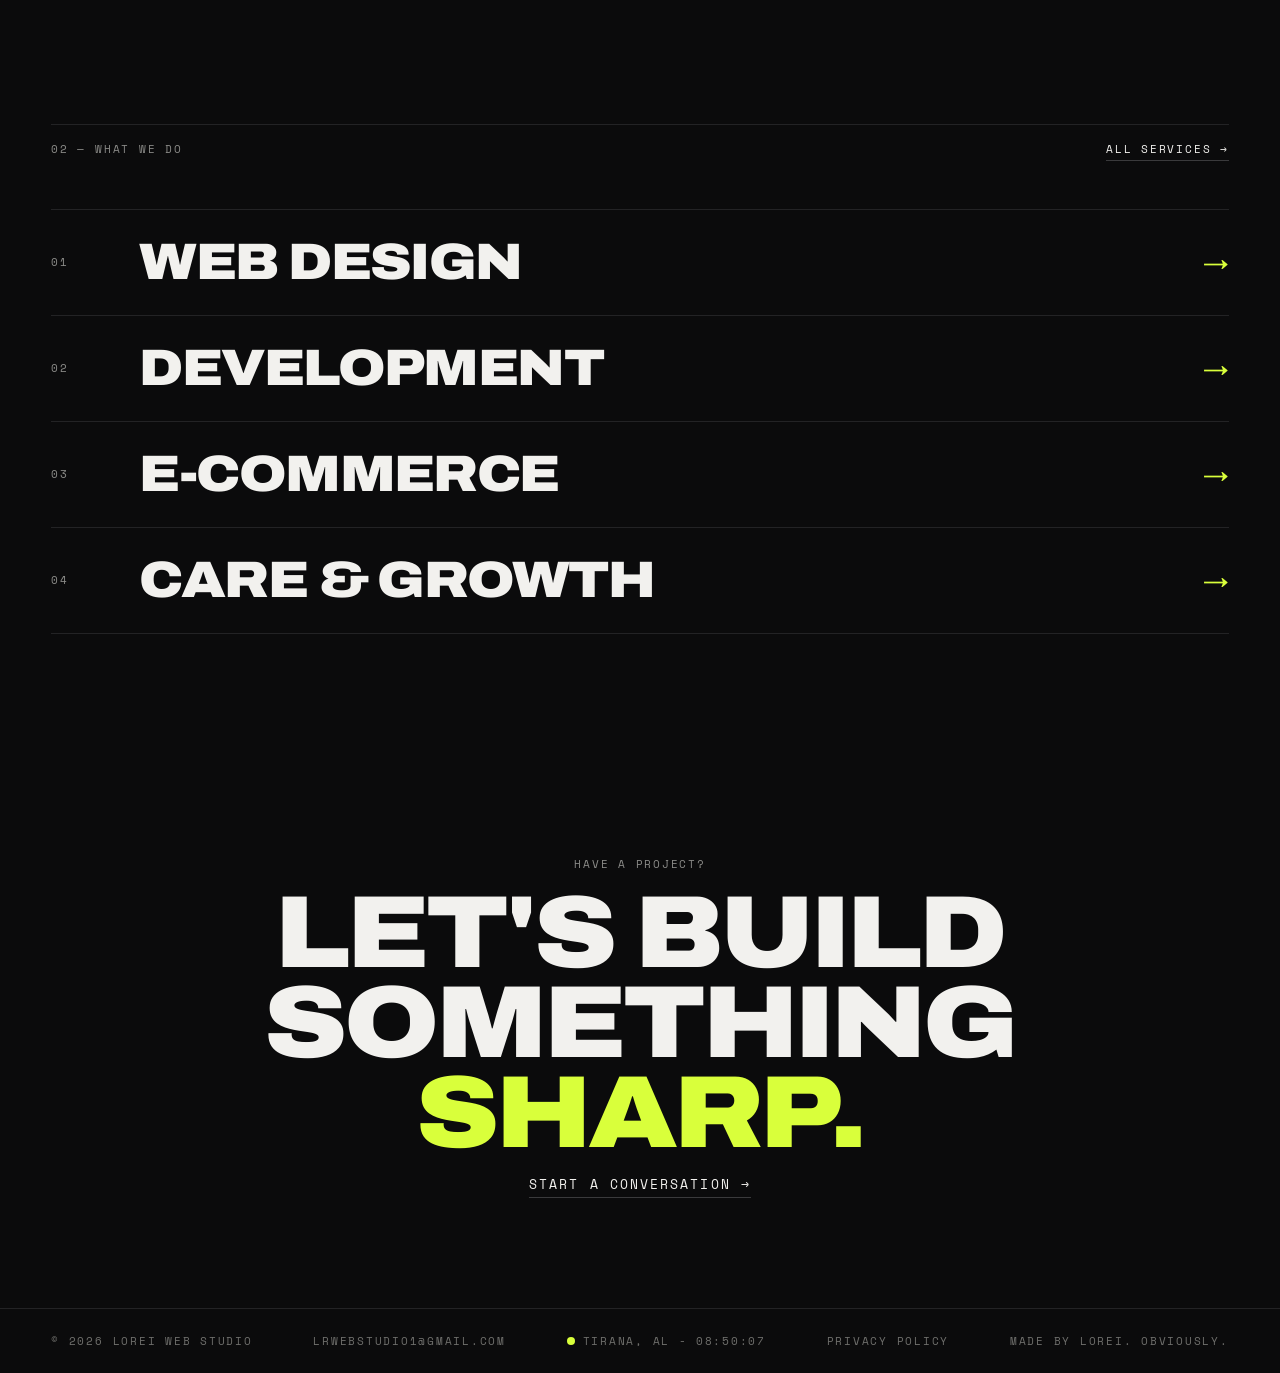
==== commit b5b8df04: "Add files via upload" ====
--- a/index.html
+++ b/index.html
@@ -16,6 +16,12 @@
 <div class="grain on" id="grain"></div>
 <div class="wipe" id="wipe"></div>
 <div class="cur" id="cur"></div>
+
+<div class="lightbox" id="lightbox">
+  <span class="lbtitle mono dim" id="lbTitle"></span>
+  <button class="lbclose" id="lbClose" aria-label="Close">×</button>
+  <img id="lbImg" src="" alt="">
+</div>
 
 <nav class="nav fx ac jb">
   <button class="brand" id="navBrand" data-h="1">LOREI<span class="acc">.</span></button>
--- a/styles.css
+++ b/styles.css
@@ -74,11 +74,24 @@
 /* work list (work page) */
 .plist{border-bottom:1px solid #232325}
 .prow{display:grid;grid-template-columns:64px 1.7fr 1fr auto;align-items:center;gap:18px;padding:28px 4vw;border-top:1px solid #232325;cursor:pointer;transition:background .25s,color .25s}
-.prow:hover{background:var(--acc,#D9FF3B);color:#0b0b0c}
-.prow:hover .dim{color:#0b0b0c}
 .pname{font-size:clamp(26px,3.8vw,58px);margin:0}
 .parr{font-size:clamp(20px,2vw,30px);opacity:0;transform:translateX(-10px);transition:.3s}
-.prow:hover .parr{opacity:1;transform:none}
+@media(hover:hover){
+  .prow:hover{background:var(--acc,#D9FF3B);color:#0b0b0c}
+  .prow:hover .dim{color:#0b0b0c}
+  .prow:hover .parr{opacity:1;transform:none}
+}
+.rowimg{grid-column:1/-1;overflow:hidden;height:0;margin-top:0;transition:height .5s cubic-bezier(.22,1,.36,1),margin-top .5s cubic-bezier(.22,1,.36,1)}
+.rowimg img{width:100%;aspect-ratio:2/1;object-fit:cover;display:block;border:1px solid var(--acc,#D9FF3B);opacity:0;transform:scale(1.06);transition:opacity .5s ease .05s,transform .6s cubic-bezier(.22,1,.36,1) .05s}
+
+.lightbox{position:fixed;inset:0;z-index:98;background:rgba(11,11,12,.97);display:flex;align-items:center;justify-content:center;padding:80px 6vw 40px;opacity:0;pointer-events:none;transition:opacity .35s ease}
+.lightbox.open{opacity:1;pointer-events:auto}
+.lightbox img{width:100%;max-height:70svh;object-fit:contain;border:1px solid var(--acc,#D9FF3B);opacity:0;transform:scale(.94);transition:opacity .4s ease .05s,transform .45s cubic-bezier(.22,1,.36,1) .05s}
+.lightbox.open img{opacity:1;transform:scale(1)}
+.lbtitle{position:absolute;top:28px;left:6vw;opacity:0;transition:opacity .3s ease .1s}
+.lightbox.open .lbtitle{opacity:1}
+.lbclose{position:absolute;top:18px;right:4vw;background:none;border:0;color:#f2f1ee;font-size:32px;line-height:1;cursor:pointer;padding:10px}
+.rowimg.in img{opacity:1;transform:scale(1)}
 
 /* services rows */
 .srow{display:grid;grid-template-columns:64px 1fr 1fr;gap:24px;border-top:1px solid #232325;padding:44px 0;align-items:start}
@@ -124,11 +137,6 @@
 .pre{position:fixed;inset:0;background:#0b0b0c;z-index:100;display:flex;align-items:flex-end;justify-content:space-between;padding:3vw 4vw;transition:transform .7s cubic-bezier(.76,0,.24,1)}
 .pre.done{transform:translateY(-101%)}
 .pren{font-size:clamp(80px,14vw,220px);line-height:.8}
-
-/* cursor-follow preview card */
-.pv{position:fixed;top:0;left:0;z-index:60;width:min(420px,36vw);aspect-ratio:2/1;pointer-events:none;opacity:0;transform:scale(.92);transition:opacity .25s,transform .25s;background:repeating-linear-gradient(45deg,#151516 0 10px,#0f0f10 10px 20px);border:1px solid var(--acc,#D9FF3B);display:flex;align-items:center;justify-content:center;overflow:hidden}
-.pv.show{opacity:1;transform:scale(1)}
-.pv img{width:100%;height:100%;object-fit:cover;display:block}
 
 /* magnetic buttons */
 .mag{display:inline-block;will-change:transform}
